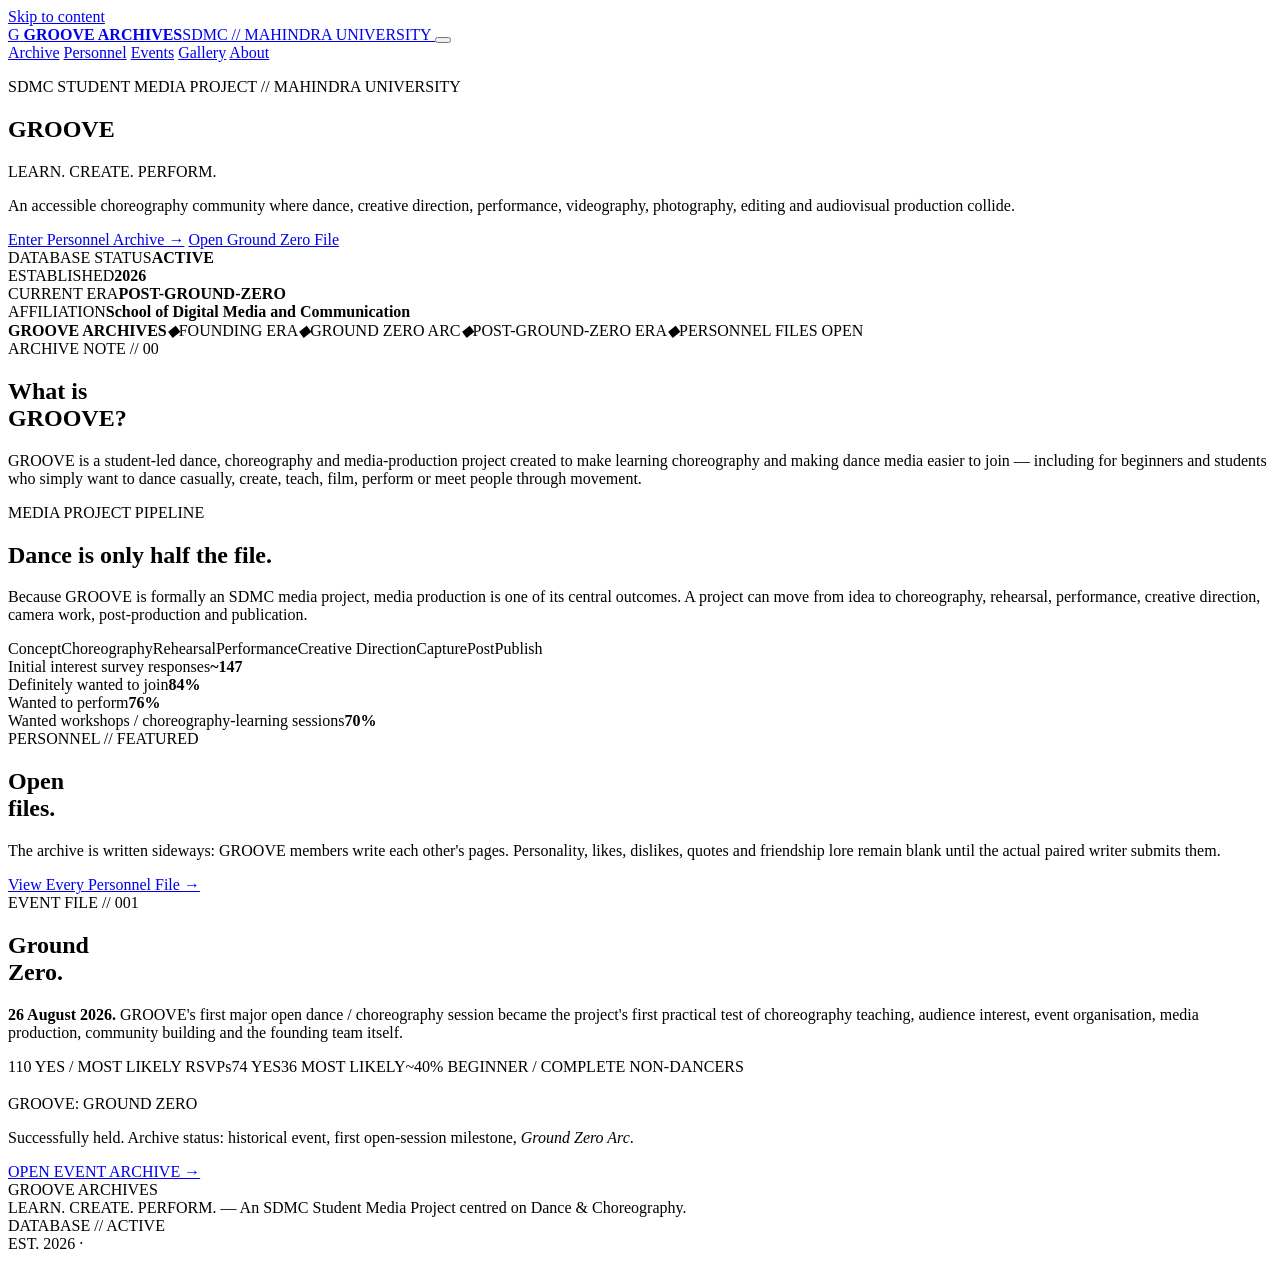
==== index.html @ 17e38709 "Add GROOVE Archives homepage" ====
<!doctype html>
<html lang="en">
<head>
<meta charset="utf-8">
<meta name="viewport" content="width=device-width, initial-scale=1">
<meta name="theme-color" content="#07060a">
<meta name="description" content="GROOVE Archives — the personnel and project archive for GROOVE, an SDMC Student Media Project at Mahindra University.">
<link rel="stylesheet" href="assets/css/style.css">
<title>GROOVE Archives — Learn. Create. Perform.</title>
</head>
<body data-page="archive">
<a class="skip-link" href="#main">Skip to content</a>
<header class="site-header">
  <div class="header-inner shell">
    <a class="brand" href="index.html" aria-label="GROOVE Archives home">
      <span class="brand-mark" aria-hidden="true">G</span>
      <span class="brand-copy"><strong>GROOVE ARCHIVES</strong><span>SDMC // MAHINDRA UNIVERSITY</span></span>
    </a>
    <button class="nav-toggle" type="button" data-nav-toggle aria-expanded="false" aria-controls="site-nav" aria-label="Toggle navigation"><span></span></button>
    <nav class="site-nav" id="site-nav" data-nav data-open="false" aria-label="Primary navigation">
      <a href="index.html" data-nav-link="archive">Archive</a>
      <a href="team.html" data-nav-link="personnel">Personnel</a>
      <a href="events.html" data-nav-link="events">Events</a>
      <a href="gallery.html" data-nav-link="gallery">Gallery</a>
      <a href="about.html" data-nav-link="about">About</a>
    </nav>
  </div>
</header>
<main class="site-main" id="main">
  <section class="home-hero">
    <div class="home-hero__grid shell">
      <div>
        <p class="eyebrow">SDMC STUDENT MEDIA PROJECT // MAHINDRA UNIVERSITY</p>
        <h1 class="hero-title chrome-text"><span>GROOVE</span></h1>
        <p class="hero-motto">LEARN. CREATE. PERFORM.</p>
        <p class="hero-sub">An accessible choreography community where dance, creative direction, performance, videography, photography, editing and audiovisual production collide.</p>
        <div class="hero-actions">
          <a class="button button--hot" href="team.html">Enter Personnel Archive →</a>
          <a class="button" href="events.html">Open Ground Zero File</a>
        </div>
      </div>
      <div class="status-deck" aria-label="Archive status">
        <div class="status-hot"><span>DATABASE STATUS</span><strong>ACTIVE</strong></div>
        <div><span>ESTABLISHED</span><strong>2026</strong></div>
        <div><span>CURRENT ERA</span><strong>POST-GROUND-ZERO</strong></div>
        <div><span>AFFILIATION</span><strong>School of Digital Media and Communication</strong></div>
      </div>
    </div>
  </section>

  <div class="archive-strip"><div class="archive-strip__inner shell"><b>GROOVE ARCHIVES</b><i>◆</i><span>FOUNDING ERA</span><i>◆</i><span>GROUND ZERO ARC</span><i>◆</i><span>POST-GROUND-ZERO ERA</span><i>◆</i><span>PERSONNEL FILES OPEN</span></div></div>

  <section class="content-section">
    <div class="shell">
      <div class="section-intro">
        <div><span class="section-kicker">ARCHIVE NOTE // 00</span><h2>What is<br>GROOVE?</h2></div>
        <p>GROOVE is a student-led dance, choreography and media-production project created to make learning choreography and making dance media easier to join — including for beginners and students who simply want to dance casually, create, teach, film, perform or meet people through movement.</p>
      </div>
      <div class="about-grid">
        <article class="about-copy metal-panel">
          <div class="section-heading section-heading--small"><span>MEDIA PROJECT PIPELINE</span><h2>Dance is only half the file.</h2></div>
          <p>Because GROOVE is formally an SDMC media project, media production is one of its central outcomes. A project can move from idea to choreography, rehearsal, performance, creative direction, camera work, post-production and publication.</p>
          <div class="pipeline" aria-label="GROOVE media production pipeline"><span>Concept</span><span>Choreography</span><span>Rehearsal</span><span>Performance</span><span>Creative Direction</span><span>Capture</span><span>Post</span><span>Publish</span></div>
        </article>
        <div class="stat-stack" aria-label="Founding interest survey highlights">
          <article class="stat-card metal-panel stat-card--accent"><span>Initial interest survey responses</span><strong>~147</strong></article>
          <article class="stat-card metal-panel"><span>Definitely wanted to join</span><strong>84%</strong></article>
          <article class="stat-card metal-panel"><span>Wanted to perform</span><strong>76%</strong></article>
          <article class="stat-card metal-panel"><span>Wanted workshops / choreography-learning sessions</span><strong>70%</strong></article>
        </div>
      </div>
    </div>
  </section>

  <section class="content-section content-section--tight">
    <div class="shell">
      <div class="section-intro">
        <div><span class="section-kicker">PERSONNEL // FEATURED</span><h2>Open<br>files.</h2></div>
        <p>The archive is written sideways: GROOVE members write each other's pages. Personality, likes, dislikes, quotes and friendship lore remain blank until the actual paired writer submits them.</p>
      </div>
      <div class="member-grid" data-featured-personnel aria-label="Featured GROOVE personnel"></div>
      <div class="hero-actions"><a class="button button--chrome" href="team.html">View Every Personnel File →</a></div>
    </div>
  </section>

  <section class="content-section">
    <div class="shell">
      <div class="section-intro">
        <div><span class="section-kicker">EVENT FILE // 001</span><h2>Ground<br>Zero.</h2></div>
        <p><strong>26 August 2026.</strong> GROOVE's first major open dance / choreography session became the project's first practical test of choreography teaching, audience interest, event organisation, media production, community building and the founding team itself.</p>
      </div>
      <article class="about-copy metal-panel">
        <div class="eyebrow-row"><span>110 YES / MOST LIKELY RSVPs</span><span>74 YES</span><span>36 MOST LIKELY</span><span>~40% BEGINNER / COMPLETE NON-DANCERS</span></div>
        <h3 style="font:900 clamp(2rem,5vw,4rem)/.9 var(--font-display);margin:1.2rem 0 .8rem;text-transform:uppercase">GROOVE: GROUND ZERO</h3>
        <p>Successfully held. Archive status: historical event, first open-session milestone, <em>Ground Zero Arc</em>.</p>
        <a class="text-link" href="events.html">OPEN EVENT ARCHIVE →</a>
      </article>
    </div>
  </section>
</main>
<footer class="site-footer">
  <div class="footer-inner shell">
    <div><div class="footer-brand chrome-text">GROOVE ARCHIVES</div><div class="footer-copy">LEARN. CREATE. PERFORM. — An SDMC Student Media Project centred on Dance & Choreography.</div></div>
    <div class="footer-meta">DATABASE // ACTIVE<br>EST. 2026 · <span data-year></span></div>
  </div>
</footer>
<script src="assets/js/members.js"></script>
<script src="assets/js/app.js"></script>
</body>
</html>
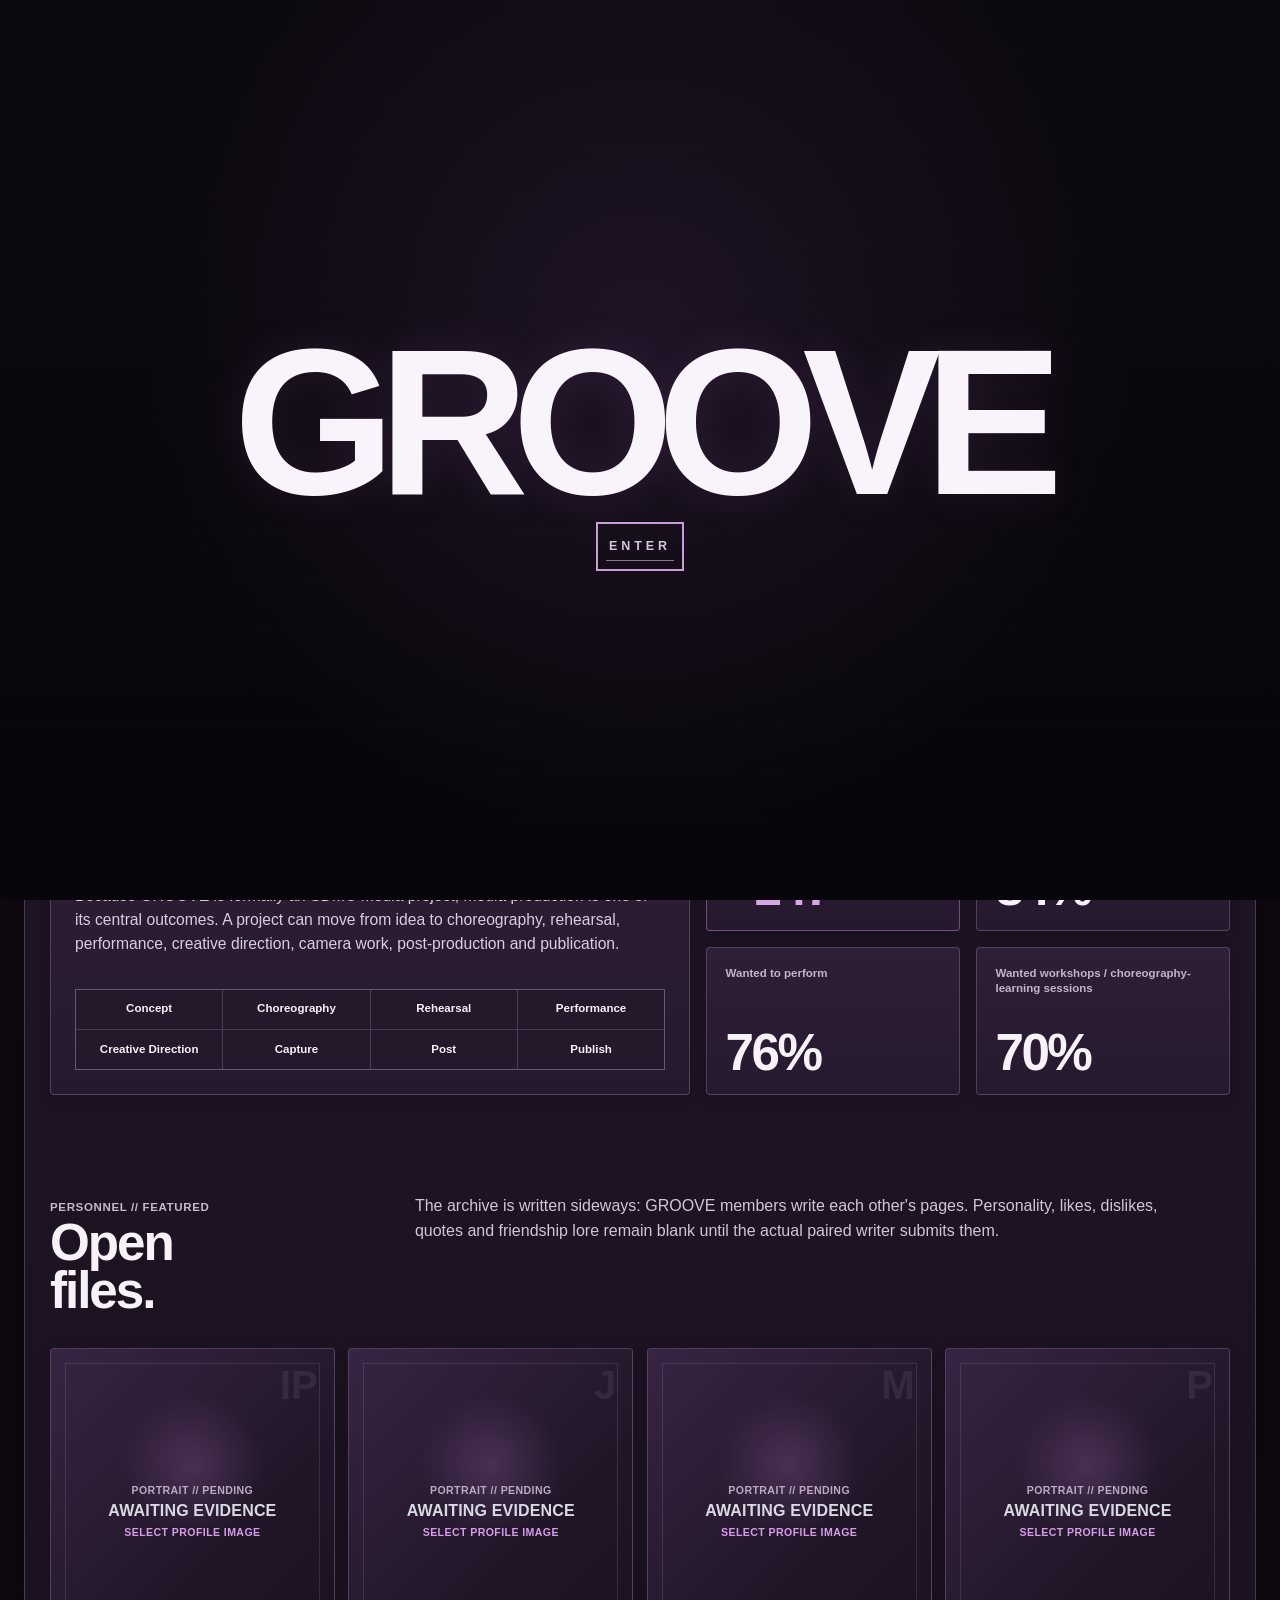
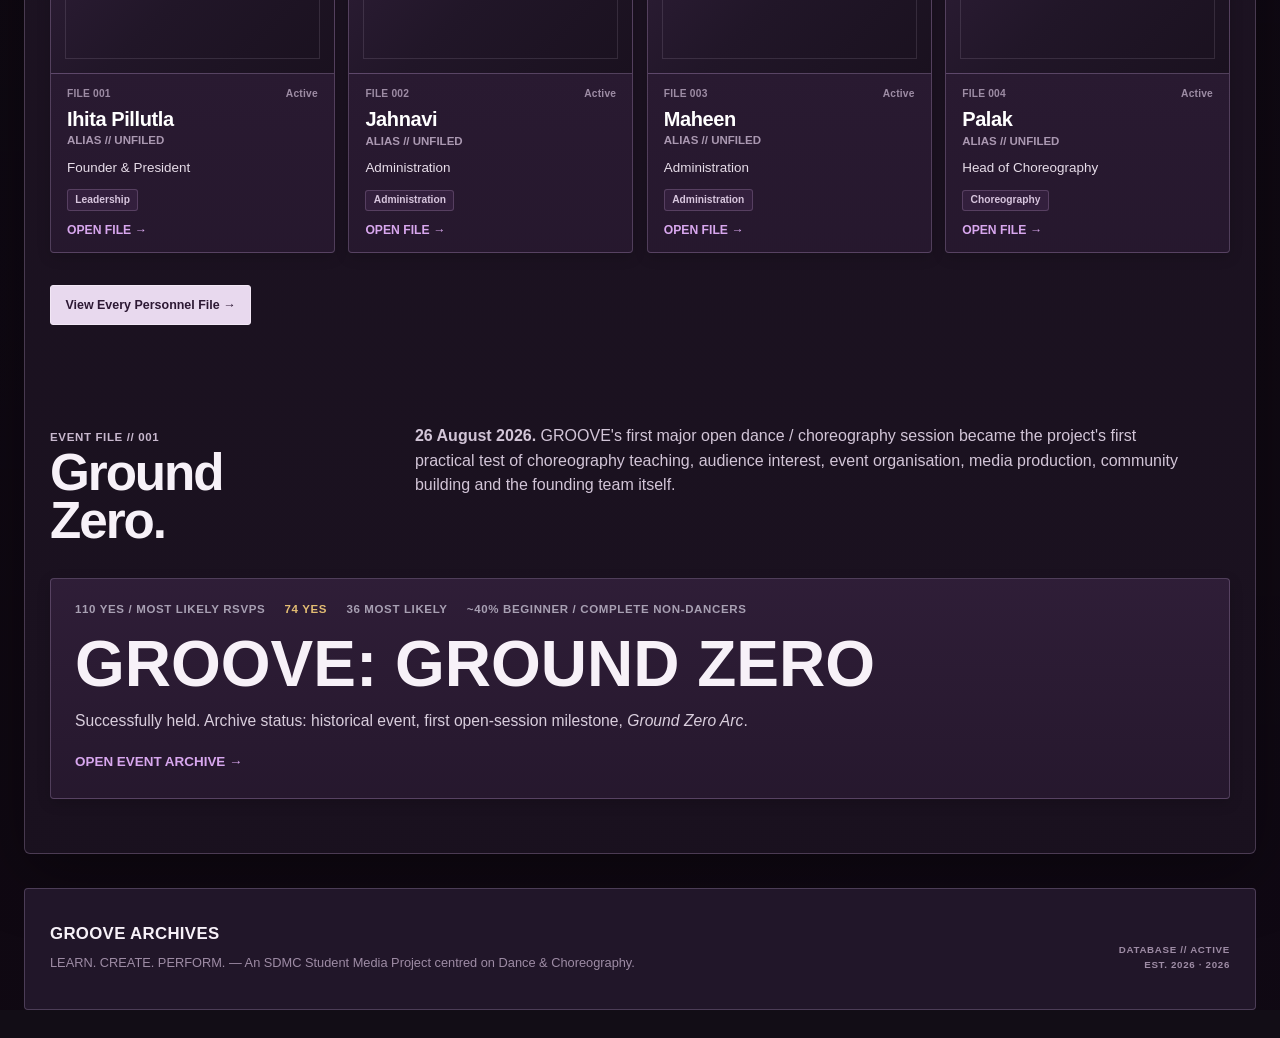
==== commit e36dc462: "Add cinematic GROOVE enter screen" ====
--- a/index.html
+++ b/index.html
@@ -7,8 +7,91 @@
 <meta name="description" content="GROOVE Archives — the personnel and project archive for GROOVE, an SDMC Student Media Project at Mahindra University.">
 <link rel="stylesheet" href="assets/css/style.css">
 <title>GROOVE Archives — Learn. Create. Perform.</title>
+<style>
+  body.intro-locked{overflow:hidden}
+  .intro-gate{
+    position:fixed;
+    inset:0;
+    z-index:99999;
+    display:grid;
+    place-items:center;
+    background:
+      radial-gradient(circle at 50% 38%,rgba(121,73,145,.18),transparent 31rem),
+      linear-gradient(180deg,#0d0910 0%,#08060a 100%);
+    transition:opacity .9s cubic-bezier(.22,.61,.36,1),visibility .9s;
+  }
+  .intro-gate::before{
+    content:"";
+    position:absolute;
+    inset:0;
+    pointer-events:none;
+    opacity:.18;
+    background-image:linear-gradient(rgba(255,255,255,.025) 1px,transparent 1px),linear-gradient(90deg,rgba(255,255,255,.02) 1px,transparent 1px);
+    background-size:48px 48px;
+  }
+  .intro-gate__inner{
+    position:relative;
+    z-index:1;
+    display:grid;
+    place-items:center;
+    gap:1.7rem;
+    text-align:center;
+  }
+  .intro-gate__title{
+    margin:0;
+    color:#f9f4fb;
+    font:800 clamp(4.5rem,19vw,13rem)/.8 Arial,Helvetica,sans-serif;
+    letter-spacing:-.08em;
+    text-transform:uppercase;
+    opacity:0;
+    transform:translateY(14px);
+    animation:introTitleIn 1.35s cubic-bezier(.2,.75,.25,1) .12s forwards;
+    text-shadow:0 0 42px rgba(177,111,201,.12);
+    transition:opacity .65s ease,transform .75s ease,letter-spacing .75s ease,filter .75s ease;
+  }
+  .intro-gate__enter{
+    appearance:none;
+    border:0;
+    border-bottom:1px solid rgba(230,208,238,.55);
+    padding:.45rem .2rem .5rem;
+    background:transparent;
+    color:#d6c4dc;
+    cursor:pointer;
+    font:600 .78rem/1 Arial,Helvetica,sans-serif;
+    letter-spacing:.32em;
+    text-transform:uppercase;
+    opacity:0;
+    animation:introEnterIn .9s ease 1.05s forwards;
+    transition:color .2s ease,border-color .2s ease,opacity .45s ease,transform .45s ease;
+  }
+  .intro-gate__enter:hover{color:#fff;border-color:#c99bd9}
+  .intro-gate__enter:focus-visible{outline:2px solid #c99bd9;outline-offset:8px}
+  .intro-gate.is-leaving .intro-gate__title{
+    opacity:0;
+    transform:translateY(-12px) scale(.985);
+    letter-spacing:.015em;
+    filter:blur(7px);
+  }
+  .intro-gate.is-leaving .intro-gate__enter{
+    opacity:0;
+    transform:translateY(8px);
+  }
+  .intro-gate.is-gone{opacity:0;visibility:hidden;pointer-events:none}
+  @keyframes introTitleIn{to{opacity:1;transform:translateY(0)}}
+  @keyframes introEnterIn{to{opacity:1}}
+  @media (prefers-reduced-motion:reduce){
+    .intro-gate__title,.intro-gate__enter{animation:none;opacity:1;transform:none}
+    .intro-gate,.intro-gate__title,.intro-gate__enter{transition-duration:.01ms!important}
+  }
+</style>
 </head>
-<body data-page="archive">
+<body data-page="archive" class="intro-locked">
+<div class="intro-gate" data-intro-gate role="dialog" aria-modal="true" aria-label="Enter GROOVE Archives">
+  <div class="intro-gate__inner">
+    <h1 class="intro-gate__title">GROOVE</h1>
+    <button class="intro-gate__enter" type="button" data-intro-enter>Enter</button>
+  </div>
+</div>
 <a class="skip-link" href="#main">Skip to content</a>
 <header class="site-header">
   <div class="header-inner shell">
@@ -106,5 +189,24 @@
 </footer>
 <script src="assets/js/members.js"></script>
 <script src="assets/js/app.js"></script>
+<script>
+  (() => {
+    const gate = document.querySelector('[data-intro-gate]');
+    const enter = document.querySelector('[data-intro-enter]');
+    if (!gate || !enter) return;
+
+    const leave = () => {
+      gate.classList.add('is-leaving');
+      enter.disabled = true;
+      window.setTimeout(() => {
+        gate.classList.add('is-gone');
+        document.body.classList.remove('intro-locked');
+      }, 760);
+    };
+
+    enter.addEventListener('click', leave);
+    enter.focus({preventScroll:true});
+  })();
+</script>
 </body>
 </html>
--- a/assets/css/style.css
+++ b/assets/css/style.css
@@ -0,0 +1,481 @@
+/* =========================================================
+   GROOVE ARCHIVES — BLACK / VIOLET / NEON / CHROME SYSTEM
+   Static GitHub Pages stylesheet. No framework required.
+   ========================================================= */
+
+:root {
+  color-scheme: dark;
+  --bg: #07060a;
+  --bg-deep: #030205;
+  --panel: rgba(18, 14, 26, 0.84);
+  --panel-strong: rgba(24, 18, 34, 0.96);
+  --text: #f7f2fb;
+  --muted: #a8a0b3;
+  --faint: #6d6577;
+  --violet: #8f43ff;
+  --violet-2: #5d22b8;
+  --pink: #ff3bbd;
+  --pink-hot: #ff0a97;
+  --gold: #e3bd73;
+  --silver: #d9d9e4;
+  --line: rgba(226, 217, 239, 0.18);
+  --line-strong: rgba(226, 217, 239, 0.34);
+  --profile-accent: #a24cff;
+  --member-accent: var(--profile-accent);
+  --max: 1240px;
+  --radius: 14px;
+  --shadow: 0 24px 80px rgba(0, 0, 0, 0.42);
+  --font-display: "Arial Narrow", "Roboto Condensed", "Helvetica Neue", Arial, sans-serif;
+  --font-body: Inter, ui-sans-serif, system-ui, -apple-system, BlinkMacSystemFont, "Segoe UI", sans-serif;
+  --font-mono: "SFMono-Regular", Consolas, "Liberation Mono", monospace;
+}
+
+* { box-sizing: border-box; }
+html { scroll-behavior: smooth; }
+body {
+  margin: 0;
+  min-width: 320px;
+  background:
+    radial-gradient(circle at 80% -10%, rgba(143, 67, 255, 0.19), transparent 30rem),
+    radial-gradient(circle at 10% 20%, rgba(255, 59, 189, 0.08), transparent 25rem),
+    linear-gradient(180deg, #08060c 0%, var(--bg) 45%, #050407 100%);
+  color: var(--text);
+  font-family: var(--font-body);
+  line-height: 1.6;
+  overflow-x: hidden;
+}
+
+body::before {
+  content: "";
+  position: fixed;
+  inset: 0;
+  pointer-events: none;
+  z-index: -1;
+  opacity: 0.28;
+  background-image:
+    linear-gradient(rgba(255,255,255,0.018) 1px, transparent 1px),
+    linear-gradient(90deg, rgba(255,255,255,0.018) 1px, transparent 1px);
+  background-size: 42px 42px;
+  mask-image: linear-gradient(to bottom, black, transparent 78%);
+}
+
+a { color: inherit; text-decoration: none; }
+a, button, input { -webkit-tap-highlight-color: transparent; }
+button, input { font: inherit; }
+button { color: inherit; }
+img { display: block; max-width: 100%; }
+
+:focus-visible {
+  outline: 2px solid var(--pink);
+  outline-offset: 4px;
+}
+
+::selection { background: var(--pink); color: #09050b; }
+
+.skip-link {
+  position: fixed;
+  left: 1rem;
+  top: 1rem;
+  z-index: 999;
+  transform: translateY(-200%);
+  padding: .7rem 1rem;
+  background: #fff;
+  color: #000;
+  font-weight: 800;
+}
+.skip-link:focus { transform: none; }
+
+.shell { width: min(calc(100% - 40px), var(--max)); margin-inline: auto; }
+.site-main { min-height: 70vh; }
+
+/* ---------- Chrome / metal utilities ---------- */
+.chrome-text {
+  background: linear-gradient(180deg, #fff 0%, #bbb9c8 42%, #f8f7fb 55%, #817c8d 78%, #fafafa 100%);
+  -webkit-background-clip: text;
+  background-clip: text;
+  color: transparent;
+  text-shadow: 0 10px 40px rgba(255,255,255,.05);
+}
+
+.metal-panel {
+  position: relative;
+  border: 1px solid var(--line);
+  background:
+    linear-gradient(145deg, rgba(255,255,255,.055), transparent 28%),
+    linear-gradient(180deg, rgba(21,17,28,.94), rgba(10,8,14,.92));
+  box-shadow: inset 0 1px 0 rgba(255,255,255,.07), var(--shadow);
+  clip-path: polygon(0 0, calc(100% - 16px) 0, 100% 16px, 100% 100%, 16px 100%, 0 calc(100% - 16px));
+}
+
+.metal-panel::after {
+  content: "";
+  position: absolute;
+  inset: 0;
+  pointer-events: none;
+  opacity: .5;
+  background: linear-gradient(110deg, transparent 22%, rgba(255,255,255,.045) 36%, transparent 50%);
+  transform: translateX(-80%);
+  transition: transform .7s ease;
+}
+
+.metal-panel:hover::after { transform: translateX(80%); }
+
+.eyebrow, .eyebrow-row, .meta-line, .section-heading > span, .section-kicker {
+  font: 700 .73rem/1.2 var(--font-mono);
+  letter-spacing: .13em;
+  text-transform: uppercase;
+  color: var(--muted);
+}
+
+.section-heading { margin-bottom: 1.25rem; }
+.section-heading > span { color: var(--pink); }
+.section-heading h2 {
+  margin: .28rem 0 0;
+  font: 900 clamp(1.8rem, 3vw, 2.8rem)/.94 var(--font-display);
+  letter-spacing: -.035em;
+  text-transform: uppercase;
+}
+.section-heading--small h2 { font-size: clamp(1.45rem, 2.3vw, 2rem); }
+
+.button, .text-button {
+  display: inline-flex;
+  align-items: center;
+  justify-content: center;
+  gap: .6rem;
+  min-height: 46px;
+  padding: .75rem 1rem;
+  border: 1px solid var(--line-strong);
+  background: rgba(14,10,20,.72);
+  color: var(--text);
+  cursor: pointer;
+  font: 800 .76rem/1 var(--font-mono);
+  letter-spacing: .09em;
+  text-transform: uppercase;
+  transition: transform .18s ease, border-color .18s ease, box-shadow .18s ease, background .18s ease;
+}
+.button:hover, .text-button:hover { transform: translateY(-2px); border-color: var(--pink); box-shadow: 0 0 0 1px rgba(255,59,189,.1), 0 12px 32px rgba(255,10,151,.12); }
+.button--hot { background: linear-gradient(135deg, var(--pink-hot), #b21af2); color: white; border-color: transparent; }
+.button--chrome { background: linear-gradient(180deg, #f1f1f7, #8d8997); color: #0c0911; border-color: #fff; }
+.text-link { display: inline-block; color: var(--pink); font: 800 .78rem/1 var(--font-mono); letter-spacing: .08em; text-transform: uppercase; }
+.text-link:hover { text-decoration: underline; text-underline-offset: .35rem; }
+
+/* ---------- Header ---------- */
+.site-header {
+  position: sticky;
+  top: 0;
+  z-index: 100;
+  border-bottom: 1px solid rgba(255,255,255,.08);
+  background: rgba(5,4,8,.76);
+  backdrop-filter: blur(18px) saturate(150%);
+}
+.header-inner { min-height: 76px; display: flex; align-items: center; justify-content: space-between; gap: 1rem; }
+.brand { display: inline-flex; align-items: center; gap: .8rem; min-width: 0; }
+.brand-mark {
+  width: 36px; aspect-ratio: 1; display: grid; place-items: center;
+  border: 1px solid var(--line-strong);
+  font: 900 .95rem/1 var(--font-display);
+  background: radial-gradient(circle at 35% 30%, #f9f9ff, #7e7988 32%, #1a1522 64%);
+  color: #08060b;
+  transform: rotate(8deg);
+}
+.brand-copy { display: grid; line-height: 1; }
+.brand-copy strong { font: 900 .98rem/1 var(--font-display); letter-spacing: .12em; }
+.brand-copy span { margin-top: .32rem; font: 700 .58rem/1 var(--font-mono); letter-spacing: .12em; color: var(--muted); }
+
+.site-nav { display: flex; align-items: center; gap: .2rem; }
+.site-nav a { padding: .7rem .75rem; color: var(--muted); font: 800 .69rem/1 var(--font-mono); letter-spacing: .08em; text-transform: uppercase; border-bottom: 1px solid transparent; }
+.site-nav a:hover, .site-nav a[aria-current="page"] { color: white; border-color: var(--pink); }
+.nav-toggle { display: none; width: 44px; height: 44px; border: 1px solid var(--line); background: transparent; cursor: pointer; }
+.nav-toggle span, .nav-toggle::before, .nav-toggle::after { content: ""; display: block; width: 18px; height: 1px; background: white; margin: 4px auto; transition: transform .2s ease; }
+
+/* ---------- Home hero ---------- */
+.home-hero { position: relative; padding: clamp(5rem, 11vw, 9rem) 0 5rem; overflow: hidden; }
+.home-hero::after {
+  content: "G";
+  position: absolute;
+  right: -2vw; top: -5rem;
+  font: 900 min(46vw, 34rem)/1 var(--font-display);
+  color: transparent;
+  -webkit-text-stroke: 1px rgba(255,255,255,.035);
+  pointer-events: none;
+}
+.home-hero__grid { position: relative; z-index: 1; display: grid; grid-template-columns: 1.25fr .75fr; gap: clamp(2rem, 6vw, 6rem); align-items: end; }
+.hero-title { margin: .7rem 0 1.2rem; font: 900 clamp(5rem, 15vw, 12.5rem)/.72 var(--font-display); letter-spacing: -.075em; text-transform: uppercase; }
+.hero-title span { display: block; }
+.hero-title span:last-child { transform: translateX(.05em); }
+.hero-motto { margin: 0; font: 900 clamp(1rem, 2vw, 1.35rem)/1.1 var(--font-display); letter-spacing: .18em; color: var(--pink); }
+.hero-sub { max-width: 48rem; margin-top: 1.4rem; font-size: clamp(1rem, 1.5vw, 1.15rem); color: #d9d1df; }
+.hero-actions { display: flex; flex-wrap: wrap; gap: .75rem; margin-top: 2rem; }
+
+.status-deck { display: grid; gap: 1px; border: 1px solid var(--line); background: var(--line); }
+.status-deck div { padding: 1rem 1.1rem; background: rgba(10,8,14,.92); display: grid; gap: .25rem; }
+.status-deck span { font: 700 .66rem/1.2 var(--font-mono); letter-spacing: .1em; color: var(--faint); }
+.status-deck strong { font: 800 .92rem/1.25 var(--font-body); letter-spacing: .03em; }
+.status-deck .status-hot strong { color: var(--pink); }
+
+.archive-strip { border-block: 1px solid var(--line); background: rgba(255,255,255,.018); }
+.archive-strip__inner { min-height: 54px; display: flex; align-items: center; gap: 1.4rem; overflow: hidden; white-space: nowrap; font: 800 .69rem/1 var(--font-mono); letter-spacing: .13em; color: var(--muted); }
+.archive-strip b { color: var(--gold); font-weight: 800; }
+.archive-strip i { color: var(--pink); font-style: normal; }
+
+.content-section { padding: clamp(4.5rem, 8vw, 7.5rem) 0; }
+.content-section--tight { padding: 4rem 0; }
+.section-intro { display: grid; grid-template-columns: .65fr 1.35fr; gap: 2rem; margin-bottom: 2.8rem; align-items: end; }
+.section-intro h2 { margin: 0; font: 900 clamp(2.8rem, 6vw, 5.2rem)/.82 var(--font-display); letter-spacing: -.055em; text-transform: uppercase; }
+.section-intro p { margin: 0; max-width: 48rem; color: #c8c0cf; }
+
+.about-grid { display: grid; grid-template-columns: 1.1fr .9fr; gap: 1rem; }
+.about-copy { padding: clamp(1.5rem, 4vw, 2.8rem); }
+.about-copy p { color: #cec6d5; font-size: 1.02rem; }
+.pipeline { display: grid; grid-template-columns: repeat(4, 1fr); gap: 1px; border: 1px solid var(--line); background: var(--line); margin-top: 2rem; }
+.pipeline span { padding: .8rem .6rem; text-align: center; background: rgba(7,6,10,.94); font: 800 .66rem/1.2 var(--font-mono); letter-spacing: .06em; text-transform: uppercase; }
+.stat-stack { display: grid; grid-template-columns: 1fr 1fr; gap: 1rem; }
+.stat-card { min-height: 160px; padding: 1.4rem; display: flex; flex-direction: column; justify-content: space-between; }
+.stat-card strong { font: 900 clamp(2.6rem, 5vw, 4.2rem)/.8 var(--font-display); letter-spacing: -.05em; }
+.stat-card span { font: 700 .7rem/1.3 var(--font-mono); letter-spacing: .08em; color: var(--muted); text-transform: uppercase; }
+.stat-card--accent { border-color: rgba(255,59,189,.38); }
+.stat-card--accent strong { color: var(--pink); }
+
+/* ---------- Member cards / directory ---------- */
+.member-grid { display: grid; grid-template-columns: repeat(4, minmax(0, 1fr)); gap: 1rem; }
+.member-card { --member-accent: var(--profile-accent); display: flex; flex-direction: column; min-width: 0; overflow: hidden; transition: transform .22s ease, border-color .22s ease; }
+.member-card:hover { transform: translateY(-6px); border-color: color-mix(in srgb, var(--member-accent) 60%, white 12%); }
+.member-card[hidden] { display: none; }
+.member-card__content { padding: 1rem 1.05rem 1.2rem; display: flex; flex-direction: column; flex: 1; }
+.member-card__meta { display: flex; justify-content: space-between; gap: .5rem; color: var(--faint); font: 700 .58rem/1.2 var(--font-mono); letter-spacing: .08em; }
+.member-card h3 { margin: .65rem 0 .3rem; font: 900 clamp(1.55rem, 2.2vw, 2.1rem)/.9 var(--font-display); letter-spacing: -.035em; text-transform: uppercase; }
+.member-card__alias { margin: 0; color: var(--muted); font: 700 .65rem/1.3 var(--font-mono); letter-spacing: .06em; }
+.member-card__role { margin: .85rem 0 .75rem; color: #eee8f2; font-size: .9rem; }
+.member-card__vertical { align-self: flex-start; padding: .33rem .5rem; border: 1px solid var(--line); color: var(--silver); font: 700 .59rem/1 var(--font-mono); letter-spacing: .07em; text-transform: uppercase; }
+.member-card__open { margin-top: auto; padding-top: 1.2rem; color: var(--member-accent); font: 900 .67rem/1 var(--font-mono); letter-spacing: .08em; }
+
+.portrait-frame { position: relative; aspect-ratio: 4 / 5; overflow: hidden; border: 1px solid var(--line-strong); background: #0c0911; box-shadow: inset 0 0 0 1px rgba(255,255,255,.025); }
+.portrait-frame img { width: 100%; height: 100%; object-fit: cover; }
+.portrait-frame--compact { aspect-ratio: 4 / 4.6; border: 0; border-bottom: 1px solid var(--line); }
+.portrait-frame--pending {
+  display: grid;
+  place-items: center;
+  align-content: center;
+  gap: .48rem;
+  isolation: isolate;
+  background:
+    linear-gradient(135deg, rgba(143,67,255,.13), transparent 48%),
+    radial-gradient(circle at 70% 20%, rgba(255,59,189,.1), transparent 28%),
+    #0a080d;
+}
+.portrait-frame--pending::before, .vacancy-portrait::before {
+  content: "";
+  position: absolute;
+  inset: 12px;
+  border: 1px solid rgba(255,255,255,.09);
+  clip-path: polygon(0 0, 72% 0, 100% 28%, 100% 100%, 28% 100%, 0 72%);
+}
+.portrait-frame--pending::after {
+  content: "";
+  position: absolute;
+  inset: 0;
+  z-index: -1;
+  opacity: .5;
+  background: repeating-linear-gradient(0deg, transparent 0 7px, rgba(255,255,255,.018) 7px 8px);
+}
+.portrait-code { position: absolute; top: 1rem; right: 1rem; font: 900 3rem/1 var(--font-display); color: rgba(255,255,255,.055); }
+.portrait-kicker, .portrait-sub { font: 700 .62rem/1 var(--font-mono); letter-spacing: .14em; color: var(--muted); }
+.portrait-frame--pending strong { font: 900 clamp(1rem, 2vw, 1.35rem)/1 var(--font-display); letter-spacing: .06em; color: var(--silver); }
+.portrait-sub { color: var(--pink); }
+
+.vacancy-portrait { position: relative; aspect-ratio: 4/4.6; display: grid; place-items: center; align-content: center; gap: .8rem; border-bottom: 1px solid var(--line); background: linear-gradient(135deg, rgba(227,189,115,.1), transparent 50%), #09070b; }
+.vacancy-portrait span { font: 900 4rem/1 var(--font-display); color: var(--gold); }
+.vacancy-portrait small { font: 700 .62rem/1 var(--font-mono); letter-spacing: .12em; color: var(--muted); }
+.member-card--vacancy { border-color: rgba(227,189,115,.26); }
+.member-card--vacancy .member-card__open { color: var(--gold); }
+
+.directory-hero { padding: 5rem 0 3rem; }
+.directory-hero__grid { display: grid; grid-template-columns: 1fr .62fr; gap: 2rem; align-items: end; }
+.page-title { margin: .7rem 0 0; font: 900 clamp(4rem, 10vw, 8rem)/.78 var(--font-display); letter-spacing: -.065em; text-transform: uppercase; }
+.page-deck { margin: 1.2rem 0 0; color: #c9c1d0; max-width: 47rem; }
+.directory-controls { position: sticky; top: 76px; z-index: 30; padding: 1rem 0; border-block: 1px solid var(--line); background: rgba(6,5,8,.9); backdrop-filter: blur(14px); }
+.directory-tools { display: grid; grid-template-columns: minmax(180px, 1fr) auto; gap: .8rem; align-items: center; }
+.search-box { position: relative; }
+.search-box input { width: 100%; height: 46px; border: 1px solid var(--line-strong); background: #0b0810; color: white; padding: 0 1rem 0 2.5rem; border-radius: 0; }
+.search-box::before { content: "⌕"; position: absolute; left: .9rem; top: 50%; transform: translateY(-50%); color: var(--pink); }
+.filter-row { display: flex; gap: .45rem; flex-wrap: wrap; margin-top: .8rem; }
+.filter-row button { border: 1px solid var(--line); background: transparent; color: var(--muted); padding: .55rem .7rem; cursor: pointer; font: 800 .61rem/1 var(--font-mono); letter-spacing: .06em; text-transform: uppercase; }
+.filter-row button[aria-pressed="true"], .filter-row button:hover { color: white; border-color: var(--pink); background: rgba(255,59,189,.08); }
+.result-count { color: var(--faint); font: 700 .62rem/1 var(--font-mono); letter-spacing: .07em; text-align: right; }
+.directory-grid-wrap { padding: 2rem 0 6rem; }
+
+/* ---------- Profile ---------- */
+.profile-hero { position: relative; padding: clamp(4rem, 8vw, 7rem) 0 2.5rem; }
+.profile-hero::before {
+  content: "";
+  position: absolute;
+  left: 0; right: 0; bottom: 0; height: 1px;
+  background: linear-gradient(90deg, transparent, var(--profile-accent), var(--pink), transparent);
+  opacity: .7;
+}
+.profile-hero__main { width: min(calc(100% - 40px), var(--max)); margin-inline: auto; }
+.eyebrow-row { display: flex; flex-wrap: wrap; gap: .7rem 1.2rem; }
+.eyebrow-row span { color: var(--muted); }
+.eyebrow-row span:nth-child(2) { color: var(--gold); }
+.profile-hero h1 { margin: 1rem 0 .8rem; max-width: 1100px; font: 900 clamp(4rem, 11vw, 9.5rem)/.72 var(--font-display); letter-spacing: -.065em; text-transform: uppercase; }
+.profile-hero h1 span { display: block; }
+.profile-hero h1 span:first-child { color: white; }
+.profile-hero h1 span:last-child { background: linear-gradient(180deg, white, #8e8998); -webkit-background-clip: text; color: transparent; }
+.profile-role { margin: 0; color: var(--profile-accent); font: 900 clamp(.9rem, 2vw, 1.3rem)/1.15 var(--font-display); letter-spacing: .12em; text-transform: uppercase; }
+.profile-alias { margin: .8rem 0 0; color: var(--muted); font: 700 .76rem/1.2 var(--font-mono); letter-spacing: .08em; }
+.profile-alias span { color: var(--faint); }
+.hero-rule { margin-top: 2.1rem; width: min(38rem, 100%); height: 5px; background: rgba(255,255,255,.06); overflow: hidden; }
+.hero-rule span { display: block; width: 42%; height: 100%; background: linear-gradient(90deg, var(--profile-accent), var(--pink)); }
+
+.profile-layout { width: min(calc(100% - 40px), var(--max)); margin: 0 auto; display: grid; grid-template-columns: minmax(0, 1fr) 340px; gap: clamp(2rem, 5vw, 5rem); padding: 3rem 0 5rem; align-items: start; }
+.profile-main { min-width: 0; }
+.profile-sidebar { position: sticky; top: 104px; display: grid; gap: 1rem; }
+.profile-section { padding: 2rem 0 2.4rem; border-bottom: 1px solid var(--line); }
+.profile-copy { margin: 0; max-width: 62rem; color: #ded6e4; font-size: clamp(1rem, 1.6vw, 1.12rem); line-height: 1.82; }
+.archive-placeholder { margin: 0; color: var(--faint); font: 700 .75rem/1.55 var(--font-mono); letter-spacing: .04em; text-transform: uppercase; }
+.archive-placeholder--large { padding: 1.2rem; border-left: 2px solid var(--line-strong); background: rgba(255,255,255,.018); }
+.dual-section { display: grid; grid-template-columns: 1fr 1fr; gap: 2.2rem; }
+.chip-list { display: flex; flex-wrap: wrap; gap: .55rem; }
+.chip { padding: .48rem .68rem; border: 1px solid var(--line); background: linear-gradient(180deg, rgba(255,255,255,.04), rgba(255,255,255,.015)); color: #eee8f4; font: 700 .72rem/1 var(--font-mono); letter-spacing: .035em; }
+
+.quote-block { margin: 3rem 0; padding: clamp(1.5rem, 4vw, 3rem); border: 1px solid rgba(255,59,189,.25); background: radial-gradient(circle at 80% 10%, rgba(143,67,255,.13), transparent 38%), rgba(12,8,16,.82); position: relative; overflow: hidden; }
+.quote-block::after { content: "”"; position: absolute; right: .5rem; top: -2.8rem; font: 900 12rem/1 var(--font-display); color: rgba(255,255,255,.035); }
+.quote-block__label { color: var(--pink); font: 800 .7rem/1 var(--font-mono); letter-spacing: .14em; }
+.quote-block blockquote { position: relative; z-index: 1; margin: 1rem 0; max-width: 800px; font: 900 clamp(2rem, 5vw, 4.8rem)/.98 var(--font-display); letter-spacing: -.04em; }
+.quote-block blockquote.quote-block__pending { color: #7d7487; }
+.quote-block p { margin: 0; color: var(--muted); font: 700 .75rem/1.2 var(--font-mono); }
+
+.infobox { overflow: hidden; }
+.infobox__title { padding: 1rem; border-bottom: 1px solid var(--line); display: grid; gap: .3rem; }
+.infobox__title span { color: var(--pink); font: 700 .61rem/1 var(--font-mono); letter-spacing: .1em; }
+.infobox__title strong { font: 900 1.4rem/1 var(--font-display); text-transform: uppercase; }
+.infobox dl { margin: 0; }
+.info-row { display: grid; grid-template-columns: .8fr 1.2fr; gap: .7rem; padding: .8rem 1rem; border-bottom: 1px solid rgba(255,255,255,.06); }
+.info-row dt { color: var(--faint); font: 700 .62rem/1.35 var(--font-mono); letter-spacing: .06em; text-transform: uppercase; }
+.info-row dd { margin: 0; text-align: right; color: #e8e1ec; font-size: .82rem; line-height: 1.35; }
+.color-record { padding: 1rem; }
+.color-record > span { display: block; color: var(--faint); font: 700 .62rem/1 var(--font-mono); letter-spacing: .06em; margin-bottom: .7rem; }
+.color-record__value { display: flex; align-items: center; gap: .6rem; flex-wrap: wrap; }
+.color-record__value i { width: 24px; aspect-ratio: 1; border-radius: 50%; background: var(--swatch); border: 1px solid rgba(255,255,255,.3); box-shadow: 0 0 16px color-mix(in srgb, var(--swatch) 55%, transparent); }
+.color-record__value strong { font-size: .85rem; }
+.color-record__value code { color: var(--muted); font-size: .72rem; }
+
+.writer-panel { margin-top: 3rem; padding: clamp(1.5rem, 4vw, 2.6rem); border-color: rgba(227,189,115,.2); }
+.writer-stamp { color: var(--gold); font: 800 .67rem/1 var(--font-mono); letter-spacing: .14em; }
+.writer-panel h2 { margin: .55rem 0 1.6rem; font: 900 clamp(2rem, 4vw, 3.6rem)/.9 var(--font-display); letter-spacing: -.035em; text-transform: uppercase; }
+.writer-grid { display: grid; grid-template-columns: 1fr 1fr; gap: 2rem; }
+.writer-grid h3, .mini-block h3 { margin: 0 0 .6rem; color: var(--pink); font: 800 .68rem/1 var(--font-mono); letter-spacing: .1em; }
+.writer-grid p { margin: 0; color: #ddd5e3; }
+.writer-panel .text-link { margin-top: 1.7rem; }
+.extra-grid { display: grid; grid-template-columns: repeat(2, 1fr); gap: 1px; background: var(--line); border: 1px solid var(--line); }
+.extra-grid > div { background: #0a080d; padding: .9rem 1rem; }
+.extra-grid dt { color: var(--faint); font: 700 .6rem/1 var(--font-mono); text-transform: uppercase; letter-spacing: .07em; }
+.extra-grid dd { margin: .35rem 0 0; color: #eee7f1; }
+.mini-block { margin-top: 1.5rem; }
+.mini-block ul { margin-bottom: 0; }
+
+.profile-pager { width: min(calc(100% - 40px), var(--max)); margin: 0 auto 5rem; display: grid; grid-template-columns: 1fr .65fr 1fr; border: 1px solid var(--line); }
+.profile-pager a { padding: 1rem 1.1rem; display: grid; gap: .4rem; background: rgba(8,6,11,.72); border-right: 1px solid var(--line); }
+.profile-pager a:last-child { border-right: 0; text-align: right; }
+.profile-pager__index { text-align: center !important; }
+.profile-pager span { color: var(--faint); font: 700 .58rem/1 var(--font-mono); letter-spacing: .08em; }
+.profile-pager strong { font: 900 .9rem/1 var(--font-display); text-transform: uppercase; }
+.profile-pager a:hover strong { color: var(--pink); }
+
+/* ---------- Ground Zero / event ---------- */
+.event-hero { padding: 5.5rem 0 3rem; border-bottom: 1px solid var(--line); }
+.event-hero__meta { display: flex; flex-wrap: wrap; gap: .7rem; margin-bottom: 1.3rem; }
+.event-hero__meta span { padding: .4rem .55rem; border: 1px solid var(--line); font: 700 .61rem/1 var(--font-mono); letter-spacing: .07em; color: var(--muted); }
+.event-title { margin: 0; font: 900 clamp(4rem, 11vw, 9rem)/.75 var(--font-display); letter-spacing: -.065em; text-transform: uppercase; }
+.event-title span { display: block; color: var(--pink); }
+.event-deck { margin: 1.4rem 0 0; max-width: 55rem; color: #cec6d3; font-size: 1.08rem; }
+.event-layout { display: grid; grid-template-columns: 1.15fr .85fr; gap: 2rem; }
+.event-copy { color: #d9d0df; }
+.event-copy p:first-of-type { font-size: 1.15rem; }
+.event-facts { display: grid; grid-template-columns: 1fr 1fr; gap: 1rem; }
+.event-fact { padding: 1.3rem; min-height: 160px; }
+.event-fact strong { display: block; margin-top: .8rem; font: 900 clamp(2.6rem, 5vw, 4rem)/.85 var(--font-display); }
+.event-fact span { color: var(--muted); font: 700 .64rem/1.35 var(--font-mono); letter-spacing: .07em; text-transform: uppercase; }
+.event-fact--wide { grid-column: 1 / -1; min-height: auto; }
+.event-fact--wide strong { font-size: 1.3rem; line-height: 1.1; }
+.archive-note { margin-top: 1.5rem; padding: 1rem 1.2rem; border-left: 2px solid var(--gold); background: rgba(227,189,115,.05); color: #d2c6ad; font: 700 .72rem/1.55 var(--font-mono); }
+.gallery-grid { display: grid; grid-template-columns: repeat(3, 1fr); gap: 1rem; }
+.gallery-placeholder { min-height: 260px; display: grid; place-items: center; align-content: center; gap: .7rem; text-align: center; border: 1px solid var(--line); background: linear-gradient(140deg, rgba(143,67,255,.07), transparent 50%), #09070c; }
+.gallery-placeholder span { font: 900 1.3rem/1 var(--font-display); letter-spacing: .05em; }
+.gallery-placeholder small { color: var(--faint); font: 700 .62rem/1.3 var(--font-mono); letter-spacing: .09em; }
+
+/* ---------- About / generic ---------- */
+.copy-grid { display: grid; grid-template-columns: .72fr 1.28fr; gap: 3rem; }
+.copy-grid h2 { margin: 0; font: 900 clamp(2.5rem, 5vw, 4rem)/.88 var(--font-display); letter-spacing: -.04em; text-transform: uppercase; }
+.rich-copy { color: #d5cddc; }
+.rich-copy h3 { margin-top: 2.1rem; color: var(--pink); font: 900 1.3rem/1 var(--font-display); letter-spacing: .02em; text-transform: uppercase; }
+.rich-copy ul { padding-left: 1.2rem; }
+.rich-copy strong { color: white; }
+.lore-callout { padding: 1.4rem; border: 1px solid rgba(255,59,189,.24); background: rgba(255,59,189,.045); }
+.lore-callout strong { display: block; color: var(--pink); margin-bottom: .4rem; font: 800 .68rem/1 var(--font-mono); letter-spacing: .08em; }
+
+/* ---------- Footer ---------- */
+.site-footer { border-top: 1px solid var(--line); background: #050407; }
+.footer-inner { padding: 2.3rem 0; display: grid; grid-template-columns: 1fr auto; gap: 2rem; align-items: end; }
+.footer-brand { font: 900 1.3rem/1 var(--font-display); letter-spacing: .1em; }
+.footer-copy { margin-top: .6rem; color: var(--faint); font-size: .8rem; }
+.footer-meta { text-align: right; color: var(--faint); font: 700 .61rem/1.5 var(--font-mono); letter-spacing: .07em; }
+
+/* ---------- Responsive ---------- */
+@media (max-width: 1050px) {
+  .member-grid { grid-template-columns: repeat(3, minmax(0, 1fr)); }
+  .home-hero__grid, .section-intro, .about-grid, .copy-grid { grid-template-columns: 1fr; }
+  .home-hero__grid { align-items: start; }
+  .status-deck { max-width: 650px; }
+  .profile-layout { grid-template-columns: minmax(0, 1fr) 300px; gap: 2rem; }
+}
+
+@media (max-width: 820px) {
+  .shell, .profile-hero__main, .profile-layout, .profile-pager { width: min(calc(100% - 28px), var(--max)); }
+  .nav-toggle { display: block; }
+  .site-nav { position: absolute; top: 76px; left: 0; right: 0; display: none; flex-direction: column; align-items: stretch; padding: .8rem 14px 1rem; background: rgba(5,4,8,.98); border-bottom: 1px solid var(--line); }
+  .site-nav[data-open="true"] { display: flex; }
+  .site-nav a { padding: 1rem .8rem; border-bottom: 1px solid rgba(255,255,255,.06); }
+  .member-grid { grid-template-columns: repeat(2, minmax(0, 1fr)); }
+  .directory-hero__grid, .event-layout { grid-template-columns: 1fr; }
+  .profile-layout { grid-template-columns: 1fr; }
+  .profile-sidebar { position: static; order: -1; grid-template-columns: minmax(0, 1fr) minmax(0, 1fr); align-items: start; }
+  .dual-section, .writer-grid { grid-template-columns: 1fr; }
+  .gallery-grid { grid-template-columns: repeat(2, 1fr); }
+  .pipeline { grid-template-columns: repeat(2, 1fr); }
+  .profile-pager { grid-template-columns: 1fr 1fr; }
+  .profile-pager__index { grid-column: 1 / -1; grid-row: 2; }
+  .profile-pager a:nth-child(2) { border-top: 1px solid var(--line); }
+  .profile-pager a:nth-child(1) { border-right: 1px solid var(--line); }
+  .profile-pager a:nth-child(3) { border-right: 0; }
+}
+
+@media (max-width: 600px) {
+  .header-inner { min-height: 68px; }
+  .site-nav { top: 68px; }
+  .brand-copy span { display: none; }
+  .home-hero { padding-top: 4.2rem; }
+  .hero-title { font-size: clamp(4.3rem, 25vw, 7rem); }
+  .directory-hero { padding-top: 4rem; }
+  .page-title, .event-title { font-size: clamp(3.6rem, 20vw, 6rem); }
+  .profile-hero h1 { font-size: clamp(3.8rem, 21vw, 6.5rem); }
+  .member-grid, .gallery-grid { grid-template-columns: 1fr; }
+  .directory-tools { grid-template-columns: 1fr; }
+  .result-count { text-align: left; }
+  .directory-controls { top: 68px; }
+  .profile-sidebar { grid-template-columns: 1fr; }
+  .profile-sidebar .portrait-frame { max-height: 78vh; }
+  .stat-stack, .event-facts { grid-template-columns: 1fr; }
+  .event-fact--wide { grid-column: auto; }
+  .writer-panel { clip-path: none; }
+  .extra-grid { grid-template-columns: 1fr; }
+  .profile-pager { grid-template-columns: 1fr; }
+  .profile-pager a, .profile-pager a:last-child { text-align: left; border-right: 0; border-bottom: 1px solid var(--line); }
+  .profile-pager__index { grid-column: auto; grid-row: auto; text-align: left !important; }
+  .footer-inner { grid-template-columns: 1fr; }
+  .footer-meta { text-align: left; }
+}
+
+@media (prefers-reduced-motion: reduce) {
+  *, *::before, *::after { scroll-behavior: auto !important; transition: none !important; animation: none !important; }
+}
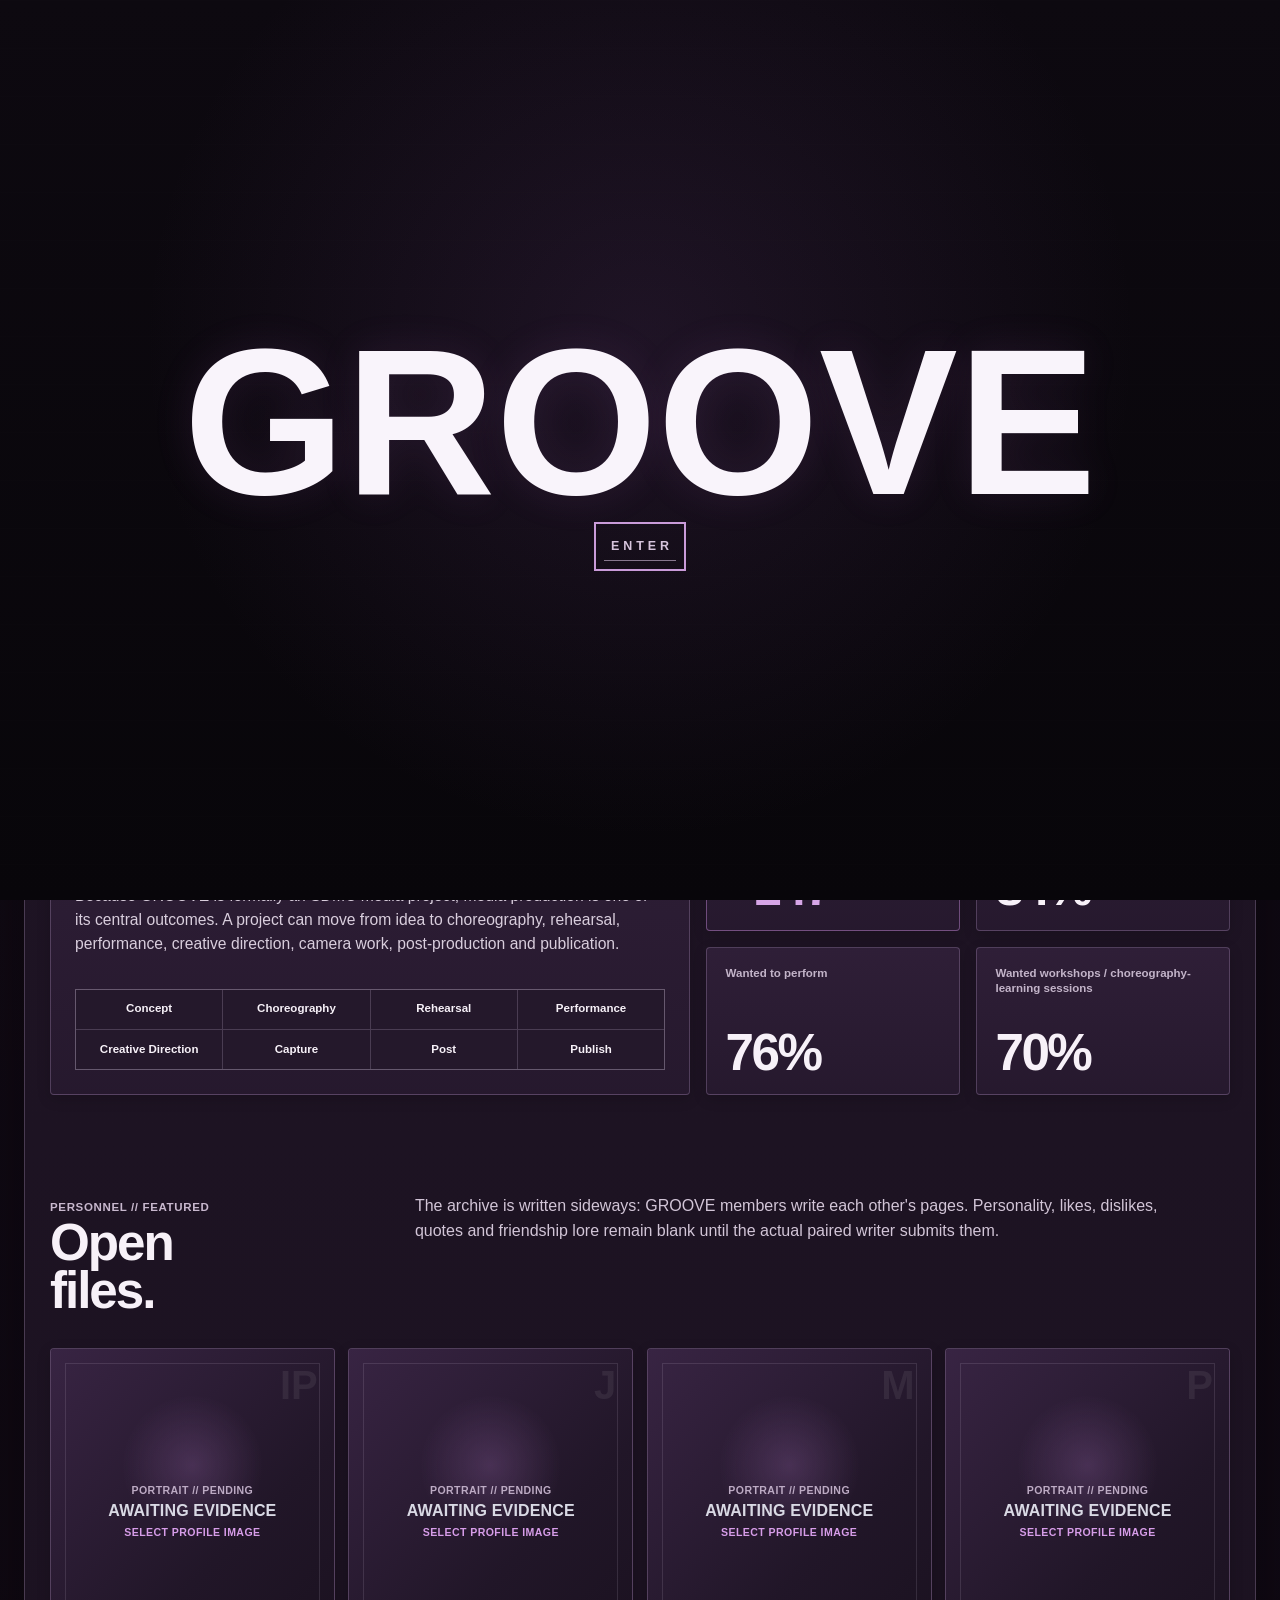
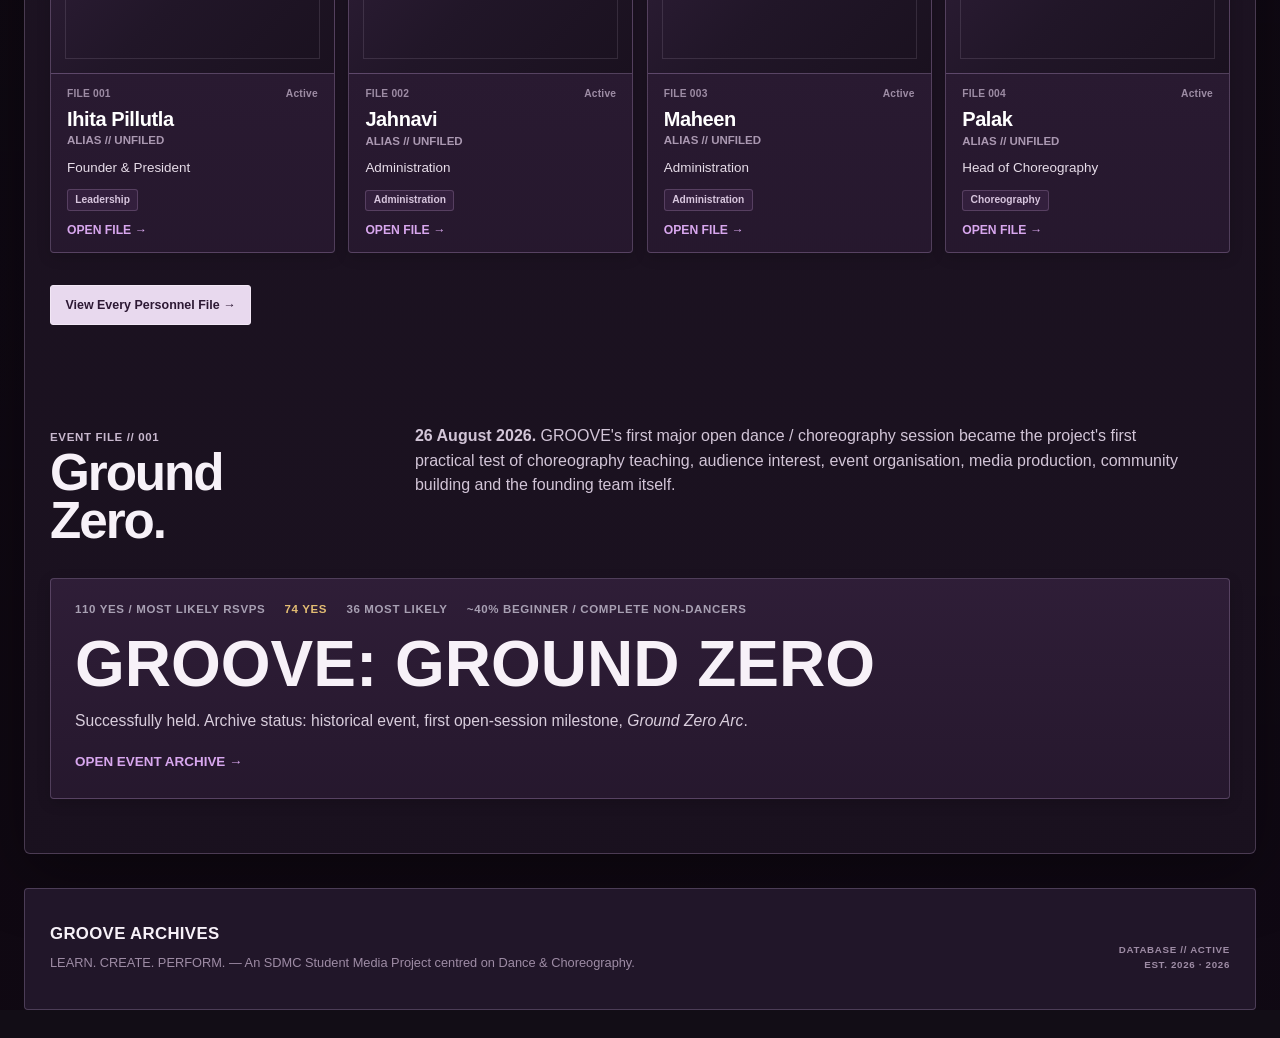
==== commit ce37ac3d: "Fix intro title and enter button centering" ====
--- a/index.html
+++ b/index.html
@@ -13,8 +13,9 @@
     position:fixed;
     inset:0;
     z-index:99999;
-    display:grid;
-    place-items:center;
+    display:flex;
+    align-items:center;
+    justify-content:center;
     background:
       radial-gradient(circle at 50% 38%,rgba(121,73,145,.18),transparent 31rem),
       linear-gradient(180deg,#0d0910 0%,#08060a 100%);
@@ -32,16 +33,22 @@
   .intro-gate__inner{
     position:relative;
     z-index:1;
-    display:grid;
-    place-items:center;
+    width:100%;
+    display:flex;
+    flex-direction:column;
+    align-items:center;
+    justify-content:center;
     gap:1.7rem;
     text-align:center;
   }
   .intro-gate__title{
+    width:100%;
     margin:0;
+    padding:0;
+    text-align:center;
     color:#f9f4fb;
     font:800 clamp(4.5rem,19vw,13rem)/.8 Arial,Helvetica,sans-serif;
-    letter-spacing:-.08em;
+    letter-spacing:0;
     text-transform:uppercase;
     opacity:0;
     transform:translateY(14px);
@@ -50,6 +57,10 @@
     transition:opacity .65s ease,transform .75s ease,letter-spacing .75s ease,filter .75s ease;
   }
   .intro-gate__enter{
+    position:relative;
+    left:auto;
+    margin:0 auto;
+    align-self:center;
     appearance:none;
     border:0;
     border-bottom:1px solid rgba(230,208,238,.55);
@@ -59,6 +70,7 @@
     cursor:pointer;
     font:600 .78rem/1 Arial,Helvetica,sans-serif;
     letter-spacing:.32em;
+    text-indent:.32em;
     text-transform:uppercase;
     opacity:0;
     animation:introEnterIn .9s ease 1.05s forwards;
